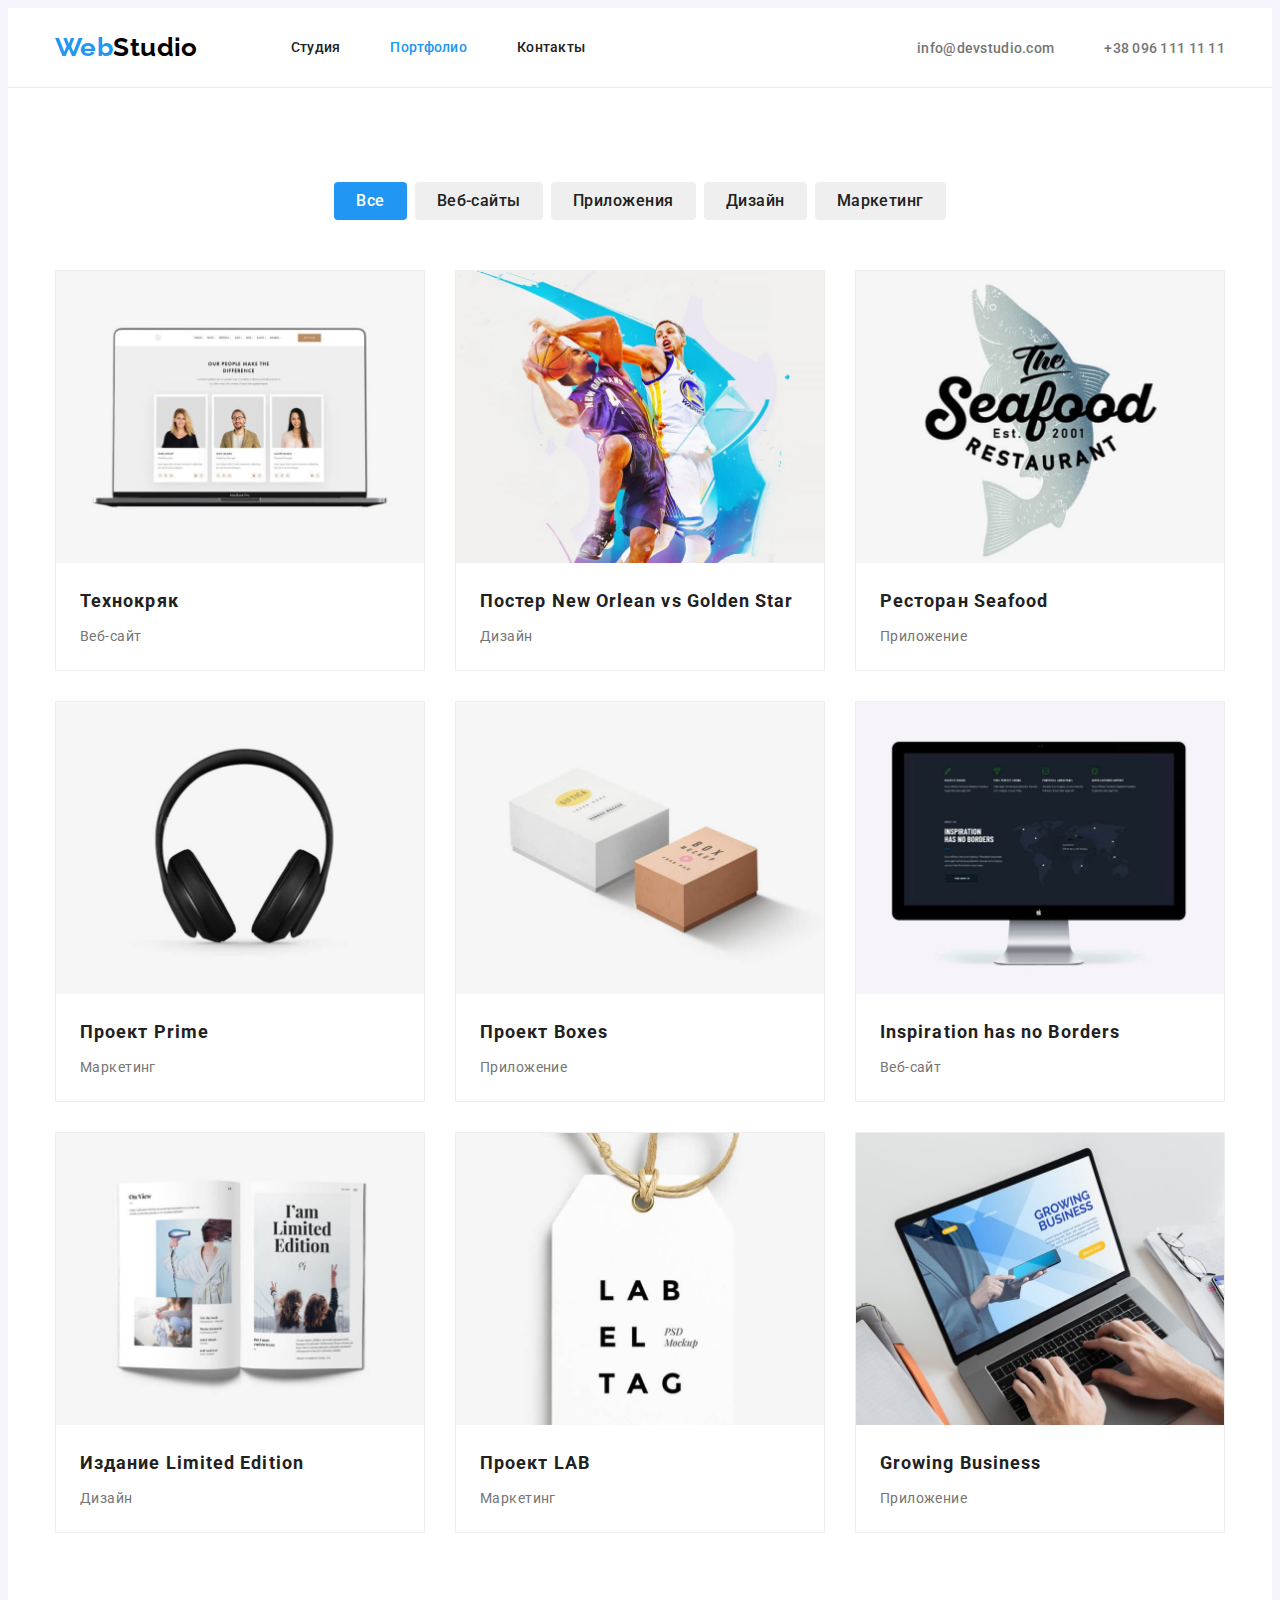
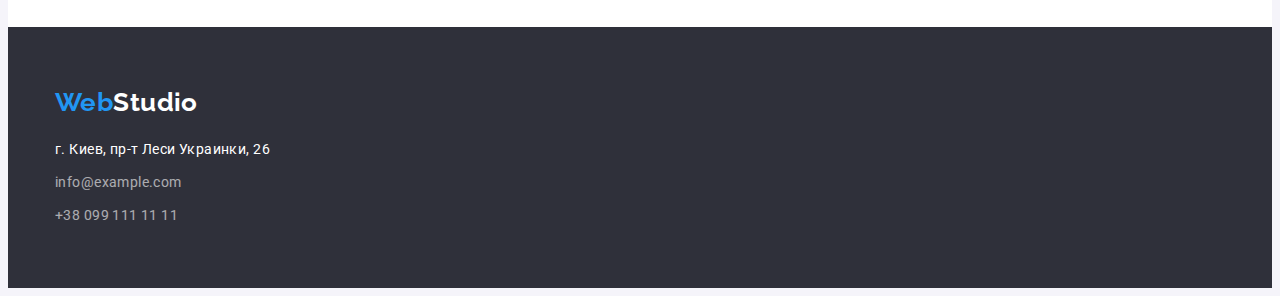
==== portfolio.html @ bb769a76 "Initial commit" ====
<!DOCTYPE html>
<html lang="ru">

<head>
    <meta charset="UTF-8">
    <meta http-equiv="X-UA-Compatible" content="IE=edge">
    <meta name="viewport" content="width=device-width, initial-scale=1.0">
    <title>WebStudio Эффективные решения для вашего бизнеса</title>
    <link rel="preconnect" href="https://fonts.googleapis.com">
    <link rel="preconnect" href="https://fonts.gstatic.com" crossorigin>
    <link
        href="https://fonts.googleapis.com/css2?family=Raleway:wght@700&family=Roboto:wght@400;500;700;900&display=swap"
        rel="stylesheet">
    <link rel="stylesheet" href="https://cdnjs.cloudflare.com/ajax/libs/modern-normalize/1.1.0/modern-normalize.min.css"
        integrity="sha512-wpPYUAdjBVSE4KJnH1VR1HeZfpl1ub8YT/NKx4PuQ5NmX2tKuGu6U/JRp5y+Y8XG2tV+wKQpNHVUX03MfMFn9Q=="
        crossorigin="anonymous" referrerpolicy="no-referrer" />
    <link rel="stylesheet" href="./css/styles.css">
</head>

<body>

    <!-- Header -->
    <header class="header">
        <div class="container page-header">
            <nav class="nav">
                <a class="logo" href="./index.html">
                    <span class="logo-text">Web</span>Studio
                </a>
                <ul class="list nav-list">
                    <li class="nav-item">
                        <a class="link nav-link" href="./index.html">Студия</a>
                    </li>
                    <li class="nav-item">
                        <a class="link nav-link current" href="./portfolio.html">Портфолио</a>
                    </li>
                    <li class="nav-item">
                        <a class="link nav-link" href="./index.html">Контакты</a>
                    </li>
                </ul>
            </nav> 
            <ul class="list contact-list">
                <li class="contact-item">
                    <a class="link contact-link" href="mailto:info@devstudio.com">info@devstudio.com</a>
                </li>
                <li class="contact-item">
                    <a class="link contact-link" href="tel:+380961111111">+38 096 111 11 11</a>
                </li>
            </ul>
        </div>
    </header>

    <main>

        <!-- Portfolio section -->

        <section class="section portfolio">
            <div class="container">
                <h1 class="visually-hidden">Портфолио</h1>
                <ul class="list filter-list">
                    <li class="filter-item">
                        <button class="button filter-btn current-btn" type="button">Все</button>
                    </li>
                    <li class="filter-item">
                        <button class="button filter-btn" type="button">Веб-сайты</button>
                    </li>
                    <li class="filter-item">
                        <button class="button filter-btn" type="button">Приложения</button>
                    </li>
                    <li class="filter-item">
                        <button class="button filter-btn" type="button">Дизайн</button>
                    </li>
                    <li class="filter-item">
                        <button class="button filter-btn" type="button">Маркетинг</button>
                    </li>
                </ul>

                <ul class="list portfolio-list">
                    <li class="portfolio-item">
                        <a class="link portfolio-link" href="#">
                            <img class="portfolio-img" src="images/portfolio/project1.jpg" alt="Технокряк Веб-сайт"
                                width="370" height="294">
                            <div class="portfolio-card-wrapper">
                                <h2 class="portfolio-subtitle">Технокряк</h2>
                                <p class="portfolio-text">Веб-сайт</p>
                            </div>
                        </a>
                    </li>
                    <li class="portfolio-item">
                        <a class="link portfolio-link" href="#">
                            <img class="portfolio-img" src="images/portfolio/project2.jpg"
                                alt="Постер Постер Нью Орлеан версус Голден Стар Дизайн" width="370" height="294">
                            <div class="portfolio-card-wrapper">
                                <h2 class="portfolio-subtitle">Постер New Orlean vs Golden Star</h2>
                                <p class="portfolio-text">Дизайн</p>
                            </div>
                        </a>
                    </li>
                    <li class="portfolio-item">
                        <a class="link portfolio-link" href="#">
                            <img class="portfolio-img" src="images/portfolio/project3.jpg" alt="Ресторан Сифуд Приложение"
                                width="370" height="294">
                            <div class="portfolio-card-wrapper">
                                <h2 class="portfolio-subtitle">Ресторан Seafood</h2>
                                <p class="portfolio-text">Приложение</p>
                            </div>
                        </a>
                    </li>
                    <li class="portfolio-item">
                        <a class="link portfolio-link" href="#">
                            <img class="portfolio-img" src="images/portfolio/project4.jpg" alt="Проект Прайм Маркетинг"
                                width="370" height="294">
                            <div class="portfolio-card-wrapper">
                                <h2 class="portfolio-subtitle">Проект Prime</h2>
                                <p class="portfolio-text">Маркетинг</p>
                            </div>
                        </a>
                    </li>
                    <li class="portfolio-item">
                        <a class="link portfolio-link" href="#">
                            <img class="portfolio-img" src="images/portfolio/project5.jpg" alt="Проект Боксес Приложение"
                                width="370" height="294">
                            <div class="portfolio-card-wrapper">
                                <h2 class="portfolio-subtitle">Проект Boxes</h2>
                                <p class="portfolio-text">Приложение</p>
                            </div>
                        </a>
                    </li>
                    <li class="portfolio-item">
                        <a class="link portfolio-link" href="#">
                            <img class="portfolio-img" src="images/portfolio/project6.jpg"
                                alt="Вдохновение не имеет границ Веб-сайт" width="370" height="294">
                            <div class="portfolio-card-wrapper">
                                <h2 class="portfolio-subtitle">Inspiration has no Borders</h2>
                                <p class="portfolio-text">Веб-сайт</p>
                            </div>
                        </a>
                    </li>
                    <li class="portfolio-item">
                        <a class="link portfolio-link" href="#">
                            <img class="portfolio-img" src="images/portfolio/project7.jpg"
                                alt="Издание Лимитед Эдишн Дизайн" width="370" height="294">
                            <div class="portfolio-card-wrapper">
                                <h2 class="portfolio-subtitle">Издание Limited Edition</h2>
                                <p class="portfolio-text">Дизайн</p>
                            </div>
                        </a>
                    </li>
                    <li class="portfolio-item">
                        <a class="link portfolio-link" href="#">
                            <img class="portfolio-img" src="images/portfolio/project8.jpg" alt="Проект ЛАБ Маркетинг"
                                width="370" height="294">
                            <div class="portfolio-card-wrapper">
                                <h2 class="portfolio-subtitle">Проект LAB</h2>
                                <p class="portfolio-text">Маркетинг</p>
                            </div>
                        </a>
                    </li>
                    <li class="portfolio-item">
                        <a class="link portfolio-link" href="#">
                            <img class="portfolio-img" src="images/portfolio/project9.jpg" alt="Гроуин Бизнес Приложение"
                                width="370" height="294">
                            <div class="portfolio-card-wrapper">
                                <h2 class="portfolio-subtitle">Growing Business</h2>
                                <p class="portfolio-text">Приложение</p>
                            </div>
                        </a>
                    </li>
                </ul>
            </div>
        </section>

    </main>

    <!-- Footer -->

    <footer class="footer">
        <div class="container">
            <a class="footer-logo" href="./index.html"><span class="footer-text">Web</span>Studio</a>
            <address class="address">
                <ul class="list address-list">
                    <li class="first address-item">
                        <a class="address-contact" href="https://goo.gl/maps/cuWvZPxTjKMrRTUg6" target="_blank"
                            rel="noopener noreferrer">г. Киев, пр-т Леси Украинки, 26</a>
                    </li>
                    <li class="address-item">
                        <a class="link address-contact" href="mailto:info@example.com">info@example.com</a>
                    </li>
                    <li class="address-item">
                        <a class="link address-contact" href="tel:+380991111111">+38 099 111 11 11</a>
                    </li>
                </ul>
            </address>
        </div>
    </footer>

</body>

</html>
---- css/styles.css ----
:root {
    --primary-font: "Roboto", sans-serif;
    --secondary-font: "Raleway", sans-serif;

    --primary-color: #212121;
    --secondary-color: #757575;
    --accent-color: #2196F3;
    --main-light: #FFFFFF;
    --logo-color: #000000;
    --btn-color: #188CE8;
    --header-border: #ECECEC;
    --border-color: #EEEEEE;

    --primary-background: #F5F4FA;
    --secondary-background: #2F303A;
    --title-size: 36px;
    --text-size: 14px;
}

html {
    box-sizing: border-box;
}

*, 
*::before, 
*::after {
    box-sizing: inherit;
}

/* Common */

body {
    font-family: var(--primary-font);
    font-size: var(--text-size);
    letter-spacing: 0.03em;

    background-color: var(--primary-background);
    color: var(--primary-color);
}

img {
    display: block;
    max-width: 100%;
    height: auto;
}

.list {
    margin: 0;
    padding: 0;

    list-style: none;
}

.link {
    text-decoration: none;
}

.link:hover,
.link:focus,
.lik:active {
    color: var(--accent-color);
}

.button {
    border: none;
    cursor: pointer;
}


/* Header */

.header {
    border-bottom: 1px solid var(--header-border);
    background-color: var(--main-light);
}

.container {
    margin-left: auto;
    margin-right: auto;
    padding-left: 15px;
    padding-right: 15px;
    width: 1200px;
}

.page-header {
    display: flex;
}

.nav, .contact-list {
    display: flex;
    align-items: center;
}

.logo {
    font-family: var(--secondary-font);
    font-weight: 700;
    font-size: 26px;
    line-height: 1.2;
    text-decoration: none;

    color: var(--logo-color);
}

.logo-text {
    color: var(--accent-color);
}

.nav-list {
    display: flex;
    margin-left: 93px;
}

.nav-item {
    
}

.nav-list .nav-item + .nav-item {
    margin-left: 50px;
}

.nav-link {
    display: block;
    padding-top: 32px;
    padding-bottom: 32px;

    font-weight: 500;
    line-height: 1.1;
    letter-spacing: 0.02em;

    color: var(--primary-color);
}

.current {
    color: var(--accent-color);
}

.contact-list {
    margin-left: auto;
}

.contact-list .contact-item + .contact-item {
    margin-left: 50px;
}

.contact-item {

}

.contact-link {
    padding-top: 32px;
    padding-bottom: 32px;

    font-weight: 500;
    line-height: 1.1;
    letter-spacing: 0.02em;

    color: var(--secondary-color);
}

/* Hero section*/
.section {
    padding: 94px 0;
}

.hero {
    padding: 200px 0;
    text-align: center;

    background-color: var(--secondary-background);
}

.hero-title {
    margin-top: 0;
    margin-bottom: 30px;

    white-space: pre-line;
    text-transform: uppercase;
    font-weight: 900;
    font-size: 44px;
    line-height: 1.4;
    letter-spacing: 0.06em;

    color: var(--main-light);
}

.hero-btn {
    padding: 10px 32px;

    font-family: inherit;
    font-weight: 700;
    font-size: 16px;
    line-height: 1.9;
    box-shadow: 0px 4px 4px rgba(0, 0, 0, 0.15);
    border-radius: 4px;
    letter-spacing: 0.06em;

    background-color: var(--accent-color);
    color: var(--main-light);
}

.hero-btn:hover,
.hero-btn:focus {
    background-color: var(--btn-color);
}

/* About section */

.about {
    background-color: var(--main-light);
}

.visually-hidden {
    position: absolute;
    white-space: nowrap;
    width: 1px;
    height: 1px;
    overflow: hidden;
    border: 0;
    padding: 0;
    clip: rect(0 0 0 0);
    clip-path: inset(50%);
    margin: -1px;
}

.about-list {
    display: flex;
}

.about-item {
    width: calc((100% - 90px) / 4);
}

.about-list .about-item + .about-item {
    margin-left: 30px;
}

.about-title {
    margin-top: 0;
    margin-bottom: 10px;

    font-size: var(--text-size);
    line-height: 1.1;
    text-transform: uppercase;
}

.about-text {
    margin-top: 0;
    margin-bottom: 0;

    line-height: 1.7;

    color: var(--secondary-color);
}

/* Wedo section */

.wedo {
    padding-top: 0;

    background-color: var(--main-light);
}

.section-title {
    margin-top: 0;
    margin-bottom: 50px;
    text-align: center;

    font-size: var(--title-size);
    line-height: 1.2;
}

.wedo-list {
    display: flex;
}

.wedo-item {
    width: calc((100% - 60px) / 3);
    margin-right: 30px;
}

.wedo-item:last-child {
    margin-right: 0;
}

.wedo-img {
    
}

/* Team section */

.team-list {
    display: flex;
    text-align: center;
}

.team-item {
    width: calc((100% - 90px) / 4);
    margin-right: 30px;

    background-color: var(--main-light);
    box-shadow: 0px 1px 3px rgba(0, 0, 0, 0.12), 0px 1px 1px rgba(0, 0, 0, 0.14), 0px 2px 1px rgba(0, 0, 0, 0.2);
    border-radius: 0px 0px 4px 4px;
}

.team-item:last-child {
    margin-right: 0;
}

.team-img {
    
}

.team-card-wrapper {
    padding: 30px 0;
}

.team-name {
    margin-top: 0;
    margin-bottom: 10px;

    font-weight: 500;
    font-size: 16px;
    line-height: 1.2;
}

.team-profession {
    margin-top: 0;
    margin-bottom: 0;

    font-size: 16px;
    line-height: 1.2;

    color: var(--secondary-color);
}

/* Portfolio section */

.portfolio {
    background-color: var(--main-light);
}

.filter-list {
    display: flex;
    justify-content: center;
    margin-bottom: 50px;
}

.filter-list .filter-item + .filter-item {
    margin-left: 8px;
}

.filter-btn {
    padding: 6px 22px;

    font-family: var(--primary-font);
    font-weight: 500;
    font-size: 16px;
    line-height: 1.6;
    letter-spacing: 0.03em;
    
    color: var(--primary-color);
    border-radius: 4px;
}

.current-btn {
    color: var(--main-light);
    background-color: var(--accent-color);
}

.filter-btn:hover,
.filter-btn:focus,
.filter-btn:active {
    color: var(--main-light);
    background-color: var(--accent-color);
    box-shadow: 0px 3px 1px rgba(0, 0, 0, 0.1), 0px 1px 2px rgba(0, 0, 0, 0.08), 0px 2px 2px rgba(0, 0, 0, 0.12);
    border-radius: 4px;
}

.portfolio-list {
    display: flex;
    flex-wrap: wrap;
}

.portfolio-item {
    width: calc((100% - 60px) / 3); 
    margin-right: 30px;
    margin-bottom: 30px;

    background-color: var(--main-light);
    border: 1px solid var(--border-color);
}

.portfolio-item:nth-child(3n) {
    margin-right: 0;
}

.portfolio-item:nth-last-child(-n + 3) {
    margin-bottom: 0;
}

.portfolio-img {
    
}

.portfolio-card-wrapper {
    padding: 20px 24px 20px 24px;
}

.portfolio-subtitle {
    margin-top: 0;
    margin-bottom: 4px;

    font-size: 18px;
    line-height: 2;
    letter-spacing: 0.06em;

    color: var(--primary-color);
}

.portfolio-text {
    margin-top: 0;
    margin-bottom: 0;

    line-height: 1.9;

    color: var(--secondary-color);
}

/* Footer */

.footer {
    padding-top: 60px;
    padding-bottom: 60px;

    background-color: var(--secondary-background);
}

.footer-logo {
    font-family: var(--secondary-font);
    font-weight: 700;
    font-size: 26px;
    line-height: 1.2;
    text-decoration: none;

    color: var(--main-light);
}

.footer-text {
    color: var(--accent-color);
}

.address {
    margin-top: 20px;
}

.address-item {
    margin-bottom: 9px;
}

.address-item:last-child {
    margin-bottom: 0;
}

.address-contact {
    text-decoration: none;
}

.first>a {
    opacity: 1;
}

.address-contact {
    font-style: normal;
    font-weight: 400;
    line-height: 1.7;
    
    color: var(--main-light);
    opacity: .6;
}
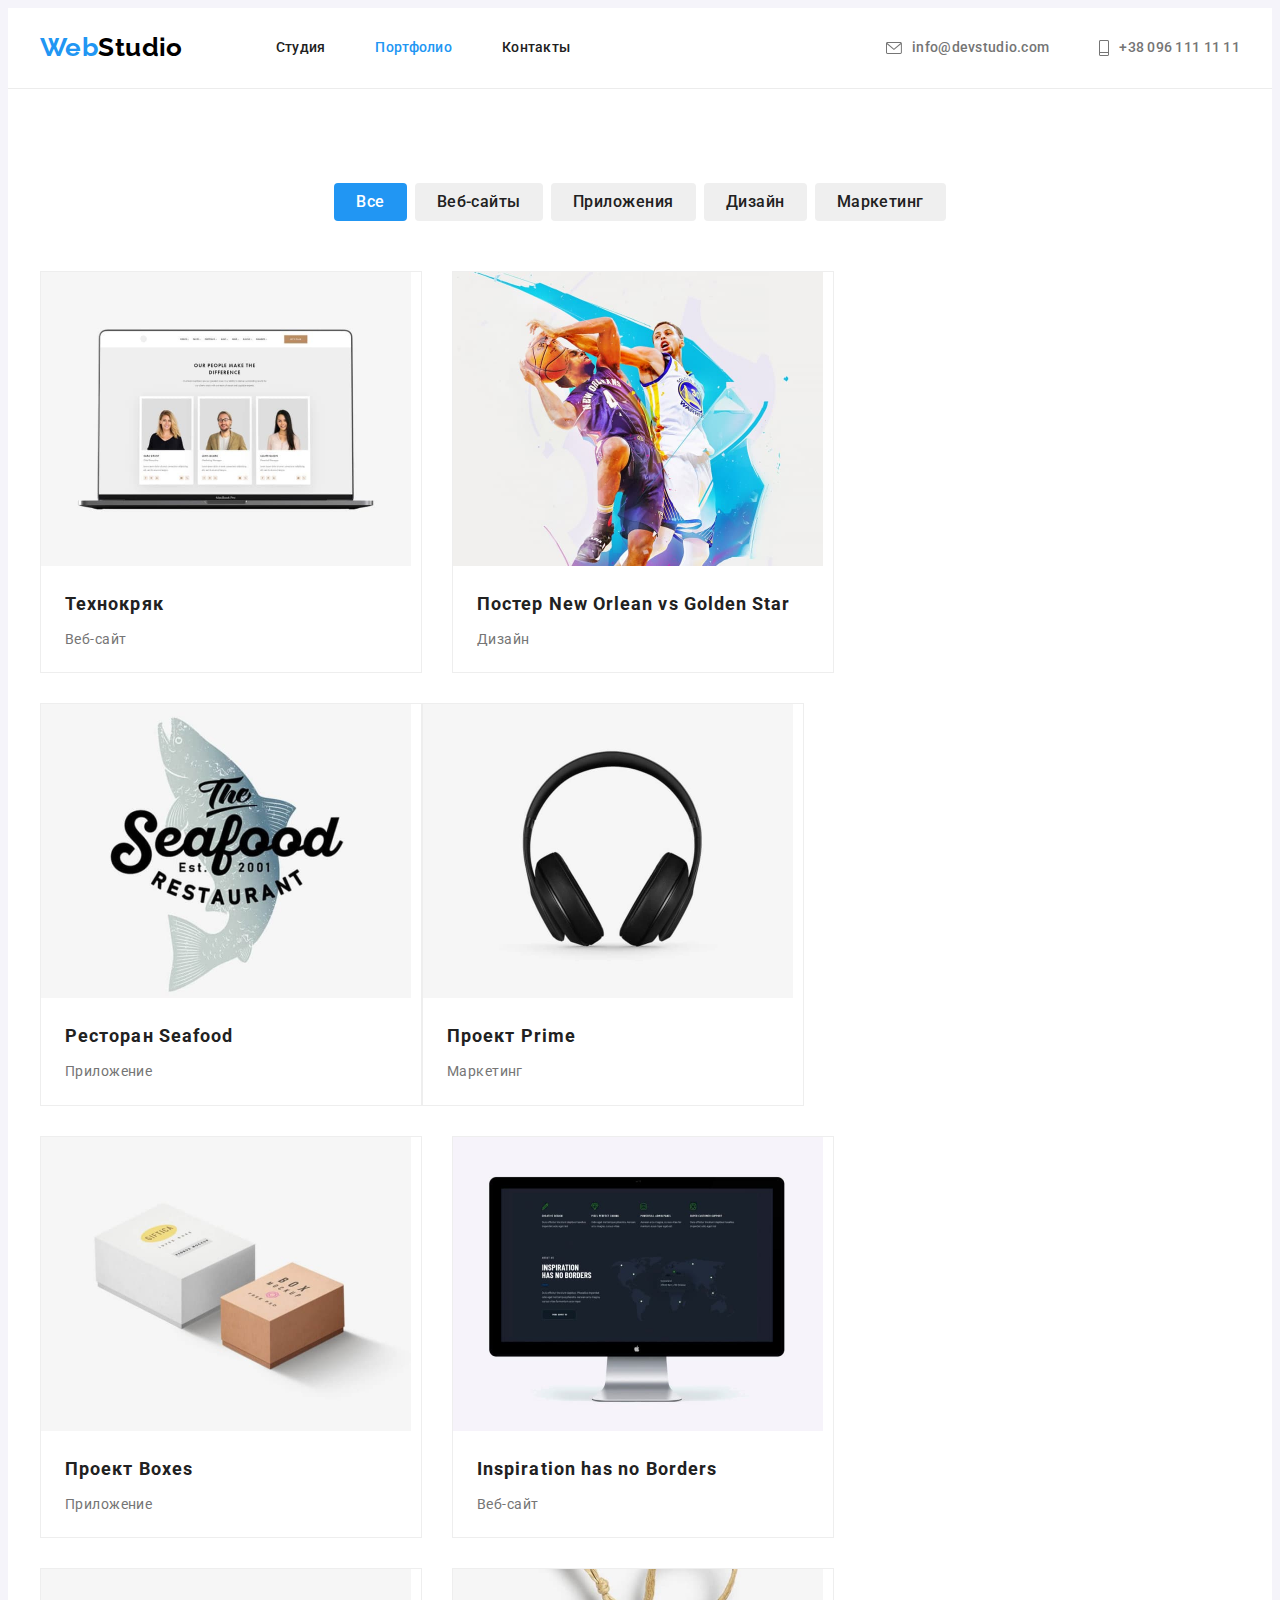
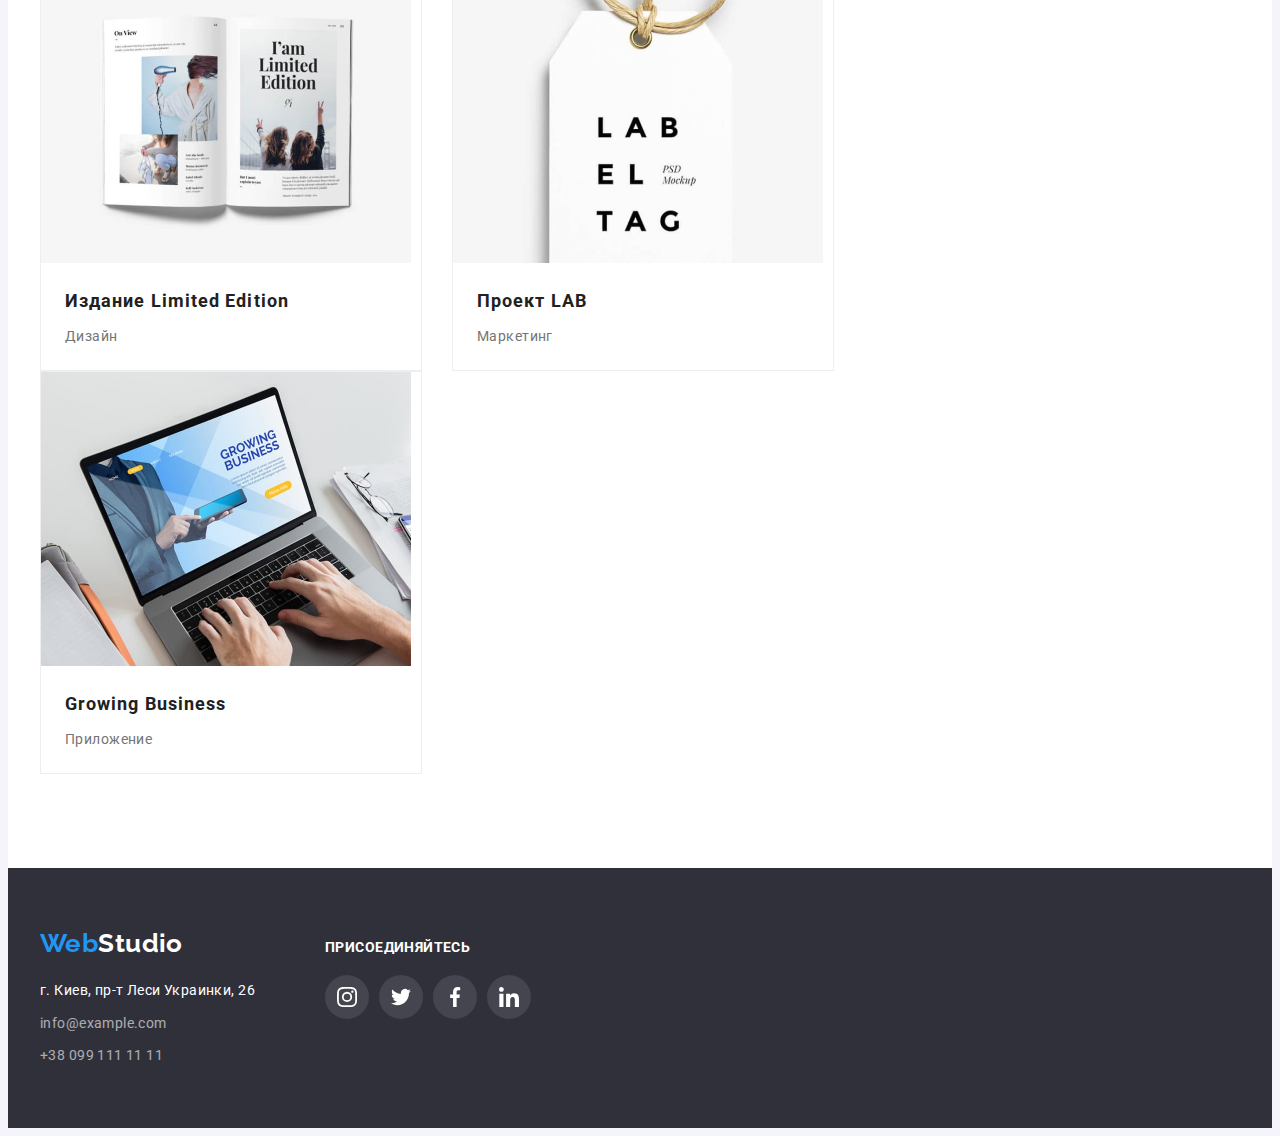
==== commit 78c3fb0e: "added icons + shadows" ====
--- a/portfolio.html
+++ b/portfolio.html
@@ -37,13 +37,21 @@
                         <a class="link nav-link" href="./index.html">Контакты</a>
                     </li>
                 </ul>
-            </nav> 
+            </nav>
             <ul class="list contact-list">
                 <li class="contact-item">
-                    <a class="link contact-link" href="mailto:info@devstudio.com">info@devstudio.com</a>
+                    <a class="link contact-link contact-link-icon" href="mailto:info@devstudio.com">
+                        <svg class="contact-icon" width="16px" height="12px">
+                            <use href="./images/icons.svg#icon-mail"></use>
+                        </svg>
+                        info@devstudio.com</a>
                 </li>
                 <li class="contact-item">
-                    <a class="link contact-link" href="tel:+380961111111">+38 096 111 11 11</a>
+                    <a class="link contact-link contact-link-icon" href="tel:+380961111111">
+                        <svg class="contact-icon" width="10px" height="16px">
+                            <use href="./images/icons.svg#icon-phone"></use>
+                        </svg>
+                        +38 096 111 11 11</a>
                 </li>
             </ul>
         </div>
@@ -172,24 +180,59 @@
     </main>
 
     <!-- Footer -->
-
     <footer class="footer">
-        <div class="container">
-            <a class="footer-logo" href="./index.html"><span class="footer-text">Web</span>Studio</a>
-            <address class="address">
-                <ul class="list address-list">
-                    <li class="first address-item">
-                        <a class="address-contact" href="https://goo.gl/maps/cuWvZPxTjKMrRTUg6" target="_blank"
-                            rel="noopener noreferrer">г. Киев, пр-т Леси Украинки, 26</a>
-                    </li>
-                    <li class="address-item">
-                        <a class="link address-contact" href="mailto:info@example.com">info@example.com</a>
-                    </li>
-                    <li class="address-item">
-                        <a class="link address-contact" href="tel:+380991111111">+38 099 111 11 11</a>
-                    </li>
-                </ul>
-            </address>
+        <div class="container page-footer">
+            <div>
+                <a class="footer-logo" href="./index.html"><span class="footer-text">Web</span>Studio</a>
+                <address class="address">
+                    <ul class="list address-list">
+                        <li class="first address-item">
+                            <a class="address-contact" href="https://goo.gl/maps/cuWvZPxTjKMrRTUg6" target="_blank"
+                                rel="noopener noreferrer">г. Киев, пр-т Леси Украинки, 26</a>
+                        </li>
+                        <li class="address-item">
+                            <a class="link address-contact" href="mailto:info@example.com">info@example.com</a>
+                        </li>
+                        <li class="address-item">
+                            <a class="link address-contact" href="tel:+380991111111">+38 099 111 11 11</a>
+                        </li>
+                    </ul>
+                </address>
+            </div>
+    
+            <div class="footer-social">
+                <h3 class="footer-social-title">Присоединяйтесь</h3>
+                <ul class="list footer-social-list">
+                    <li class="footer-social-item">
+                        <a class="footer-social-link" href="#">
+                            <svg class="footer-social-icon" width="20px" height="20px">
+                                <use href="./images/icons.svg#icon-instagram"></use>
+                            </svg>
+                        </a>
+                    </li>
+                    <li class="footer-social-item">
+                        <a class="footer-social-link" href="#">
+                            <svg class="footer-social-icon" width="20px" height="20px">
+                                <use href="./images/icons.svg#icon-twitter"></use>
+                            </svg>
+                        </a>
+                    </li>
+                    <li class="footer-social-item">
+                        <a class="footer-social-link" href="#">
+                            <svg class="footer-social-icon" width="20px" height="20px">
+                                <use href="./images/icons.svg#icon-facebook"></use>
+                            </svg>
+                        </a>
+                    </li>
+                    <li class="footer-social-item">
+                        <a class="footer-social-link" href="#">
+                            <svg class="footer-social-icon" width="20px" height="20px">
+                                <use href="./images/icons.svg#icon-linkedin"></use>
+                            </svg>
+                        </a>
+                    </li>
+                </ul>
+            </div>
         </div>
     </footer>
 
--- a/css/styles.css
+++ b/css/styles.css
@@ -10,6 +10,7 @@
     --btn-color: #188CE8;
     --header-border: #ECECEC;
     --border-color: #EEEEEE;
+    --icon-color: #AFB1B8;
 
     --primary-background: #F5F4FA;
     --secondary-background: #2F303A;
@@ -19,12 +20,6 @@
 
 html {
     box-sizing: border-box;
-}
-
-*, 
-*::before, 
-*::after {
-    box-sizing: inherit;
 }
 
 /* Common */
@@ -136,6 +131,9 @@
 
 .contact-list {
     margin-left: auto;
+    /* display: flex;
+    justify-content: center;
+    align-items: center; */
 }
 
 .contact-list .contact-item + .contact-item {
@@ -143,12 +141,14 @@
 }
 
 .contact-item {
-
+   
 }
 
 .contact-link {
     padding-top: 32px;
     padding-bottom: 32px;
+    display: flex;
+    align-items: center;
 
     font-weight: 500;
     line-height: 1.1;
@@ -157,16 +157,37 @@
     color: var(--secondary-color);
 }
 
+.contact-link-icon {
+    fill: var(--secondary-color)
+}
+
+.contact-link-icon:hover,
+.contact-link-icon:focus {
+    fill: var(--accent-color);
+}
+
+.contact-icon {
+    margin-right: 10px;
+}
+
 /* Hero section*/
 .section {
     padding: 94px 0;
 }
 
 .hero {
+    max-width: 1600px;
+    height: 600px;
+    margin-left: auto;
+    margin-right: auto;
     padding: 200px 0;
     text-align: center;
 
     background-color: var(--secondary-background);
+    background: linear-gradient(rgba(47, 48, 58, 0.4), rgba(47, 48, 58, 0.4)), url("../images/studio/hero.jpg");
+    background-repeat: no-repeat;
+    background-position: center;
+    background-size: cover;
 }
 
 .hero-title {
@@ -234,6 +255,15 @@
     margin-left: 30px;
 }
 
+.about-icon {
+    margin-bottom: 30px;
+    display: flex;
+    justify-content: center;
+    align-items: center;
+    height: 120px;
+    background-color: var(--primary-background);
+}
+
 .about-title {
     margin-top: 0;
     margin-bottom: 10px;
@@ -311,10 +341,11 @@
 }
 
 .team-card-wrapper {
-    padding: 30px 0;
+    /* padding: 30px 0 16px 0; */
 }
 
 .team-name {
+    padding-top: 30px;
     margin-top: 0;
     margin-bottom: 10px;
 
@@ -325,7 +356,7 @@
 
 .team-profession {
     margin-top: 0;
-    margin-bottom: 0;
+    margin-bottom: 16px;
 
     font-size: 16px;
     line-height: 1.2;
@@ -333,6 +364,66 @@
     color: var(--secondary-color);
 }
 
+.team-social-list {
+    padding-bottom: 30px;
+    gap: 10px;
+    display: flex;
+    justify-content: center;
+}
+
+.team-social-item {
+    width: 44px;
+    height: 44px;
+}
+
+.team-social-link {
+    width: 100%;
+    height: 100%;
+    display: flex;
+    justify-content: center;
+    align-items: center;
+    border-radius: 50%;
+
+    fill: var(--icon-color);
+}
+
+.team-social-link:hover,
+.team-social-link:focus {
+    fill: var(--main-light);
+    background-color: var(--accent-color);
+}
+
+/* Clients */
+
+.clients {
+    background-color: var(--main-light);
+}
+
+.clients-list {
+    display: flex;
+    gap: 30px;
+}
+
+.clients-item {
+    width: calc((100% - 150px) / 6);
+}
+
+.clients-link {
+    height: 92px;
+    display: flex;
+    justify-content: center;
+    align-items: center;
+    border: 1px solid var(--icon-color);
+    border-radius: 4px;
+    fill: var(--icon-color);
+}
+
+.clients-link:hover,
+.clients-link:focus {
+    fill: var(--accent-color);
+    border: 1px solid var(--accent-color);
+}
+
 /* Portfolio section */
 
 .portfolio {
@@ -340,9 +431,9 @@
 }
 
 .filter-list {
-    display: flex;
-    justify-content: center;
     margin-bottom: 50px;
+    display: flex;
+    justify-content: center;
 }
 
 .filter-list .filter-item + .filter-item {
@@ -398,6 +489,11 @@
     margin-bottom: 0;
 }
 
+.portfolio-link:hover {
+    display: block;
+    box-shadow: 0px 1px 1px rgba(0, 0, 0, 0.12), 0px 4px 4px rgba(0, 0, 0, 0.06), 1px 4px 6px rgba(0, 0, 0, 0.16);
+}
+
 .portfolio-img {
     
 }
@@ -431,8 +527,14 @@
 .footer {
     padding-top: 60px;
     padding-bottom: 60px;
+    display: flex;
 
     background-color: var(--secondary-background);
+}
+
+.page-footer {
+    display: flex;
+    align-items: baseline;
 }
 
 .footer-logo {
@@ -476,4 +578,46 @@
     
     color: var(--main-light);
     opacity: .6;
+}
+
+.footer-social {
+    margin-left: 70px;
+}
+
+.footer-social-title {
+    margin-top: 0;
+    margin-bottom: 20px;
+    font-size: 14px;
+    line-height: 1,1;
+    text-transform: uppercase;
+
+    color: var(--main-light);
+}
+
+.footer-social-list {
+    gap: 10px;
+    display: flex;
+    justify-content: center;
+}
+
+.footer-social-item {
+    width: 44px;
+    height: 44px;
+}
+
+.footer-social-link {
+    width: 100%;
+    height: 100%;
+    display: flex;
+    justify-content: center;
+    align-items: center;
+    border-radius: 50%;
+
+    fill: var(--main-light);
+    background: rgba(255, 255, 255, 0.1);
+}
+
+.footer-social-link:hover, 
+.footer-social-link:focus {
+    background: var(--accent-color);
 }